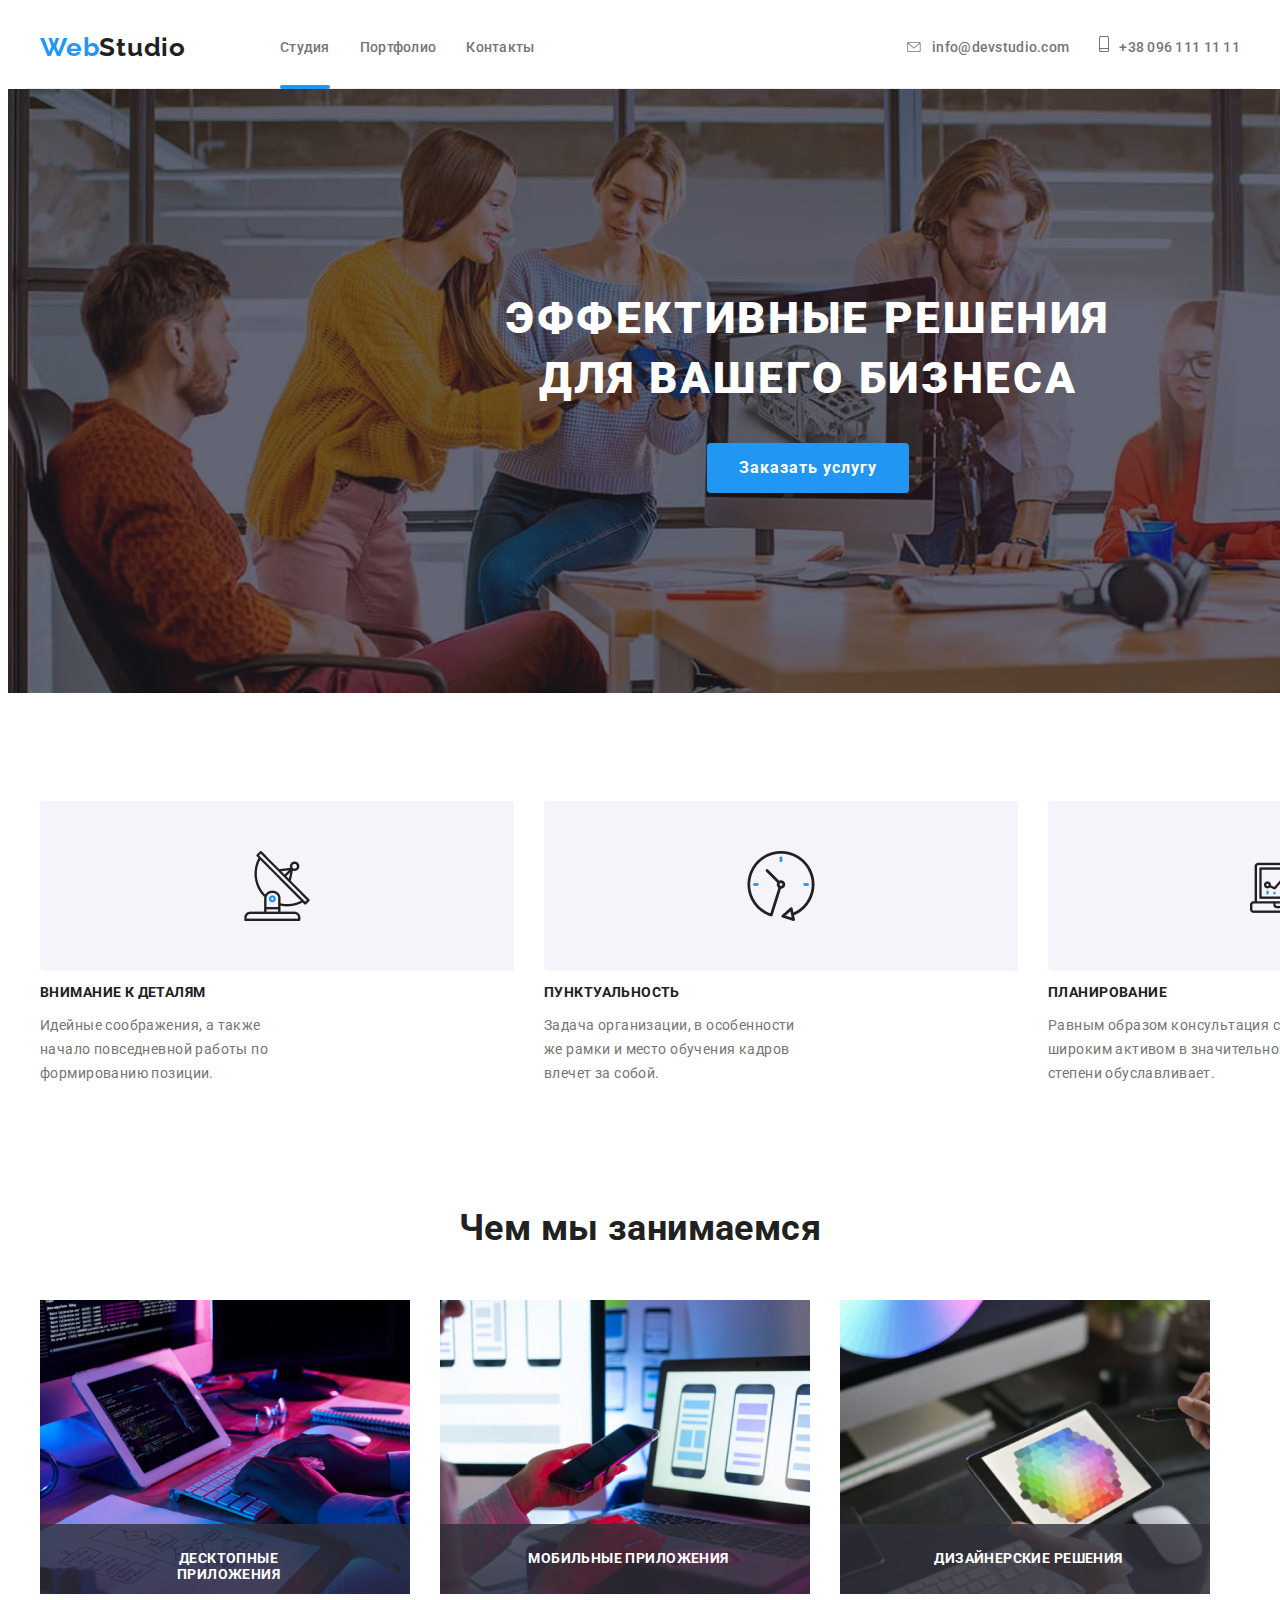
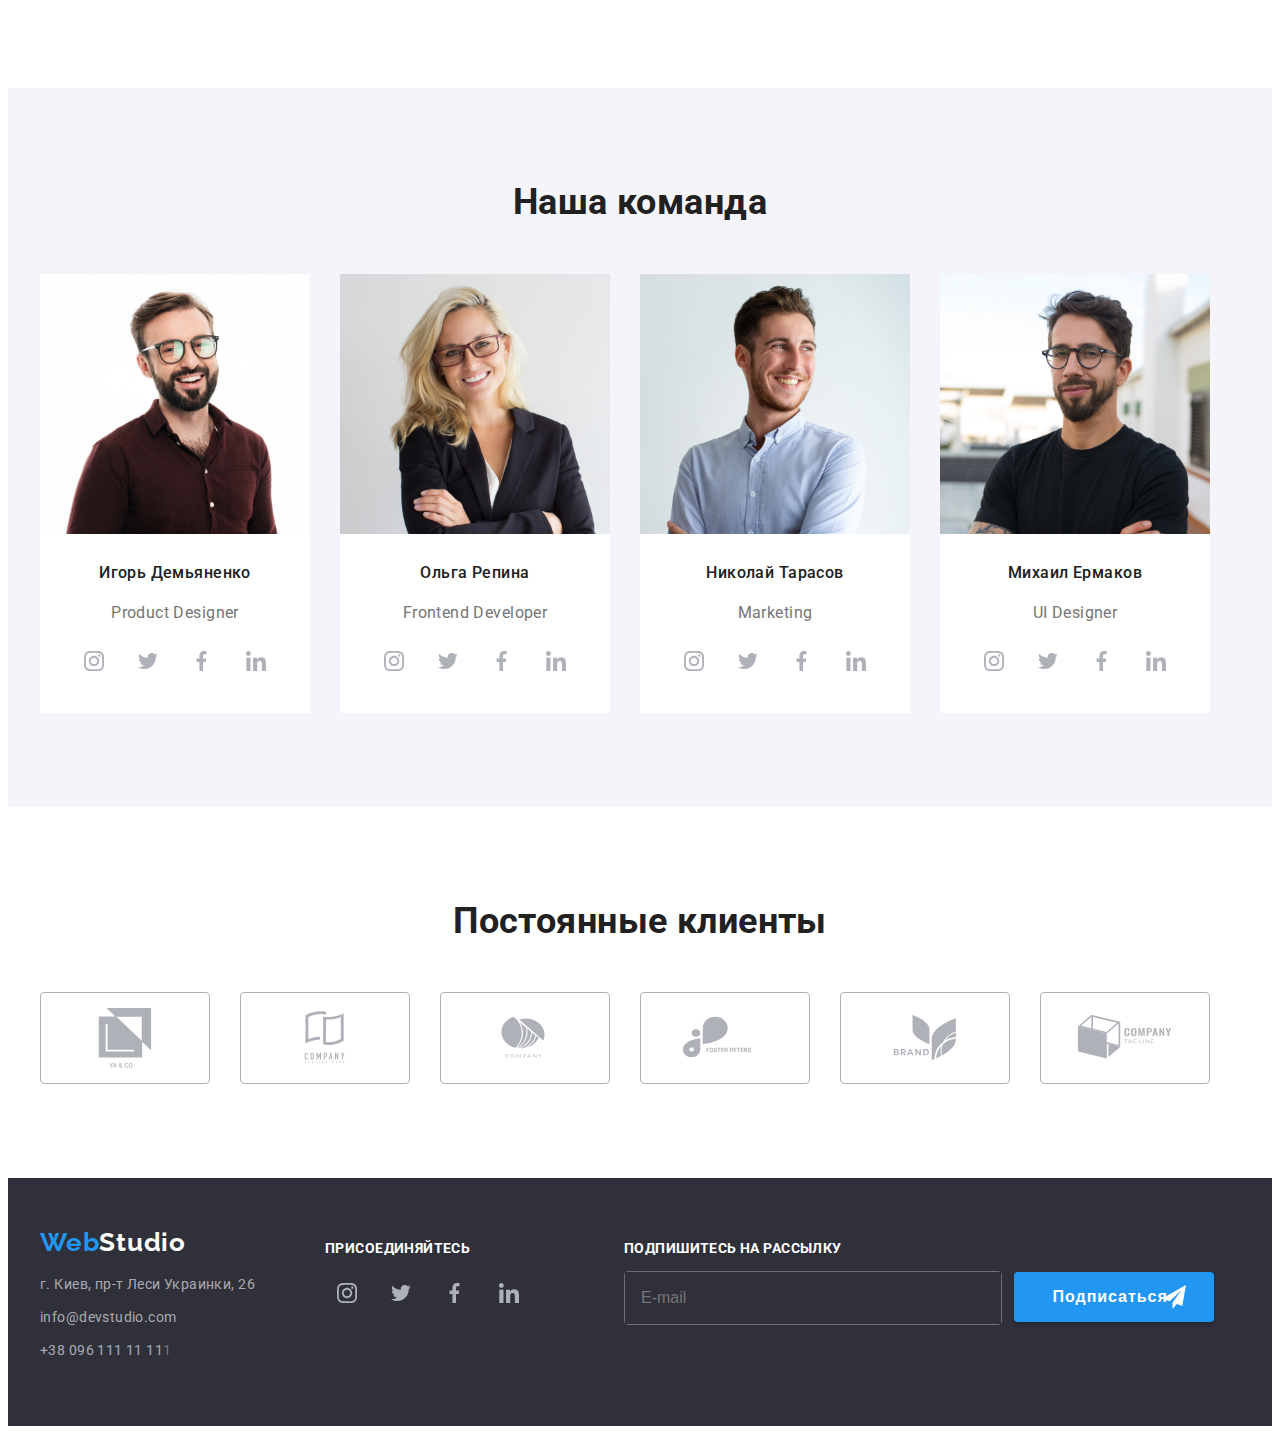
==== index.html @ 4fcf1cd4 "8 дз в процесе" ====
<!DOCTYPE html>
<html lang="ru">
<head>
    <meta charset="UTF-8">
    <meta http-equiv="X-UA-Compatible" content="IE=edge">
    <meta name="viewport" content="width=device-width, initial-scale=1.0">
    <title>WebStudio</title><link href="https://fonts.googleapis.com/css2?family=Raleway:wght@700&family=Roboto:wght@400;500;700;900&display=swap"
        rel="stylesheet">
        <link rel="stylesheet" href="https://cdnjs.cloudflare.com/ajax/libs/modern-normalize/1.1.0/modern-normalize.min.css"
            integrity="sha512-wpPYUAdjBVSE4KJnH1VR1HeZfpl1ub8YT/NKx4PuQ5NmX2tKuGu6U/JRp5y+Y8XG2tV+wKQpNHVUX03MfMFn9Q=="
            crossorigin="anonymous" referrerpolicy="no-referrer" />
        <link rel="stylesheet" href="./css/main.min.css">
</head>
<body>
    <!--WebStudio-->
    <header class="header">
        <div class="conteiner-main-nav">
        <nav class="navigation">
        
        <a class="logo logo--invers link" href="./index.html"><span class="accent">Web</span>Studio</a>

        <ul class="menu list">
            
            <li class="menu__item"><a class="menu__link link active current" href="./index.html">Студия</a></li>
            

            <li class="menu__item"><a class="menu__link link active" href="./portfolio.html">Портфолио</a></li>


            <li class="menu__item"><a class="menu__link link" href="./index.html">Контакты</a></li>


        </ul>
        </nav>
        <ul class="menu list ">
         
        <li class="menu__item">
            <a class="menu__link link" href="mailto:info@devstudio.com"><svg width="16" height="10" class="icon-envelope">
            <use href="./images/icons.svg#icon-envelope"></use>
        </svg>info@devstudio.com</a></li>

        <li class="menu__item">
            <a class="menu__link link" href="tel:+380961111111"><svg width="10" height="16" class="icon-smartphone">
            <use href="./images/icons.svg#icon-smartphone"></use>
        </svg>+38 096 111 11 11</a></li>
        
        </ul>
    </div>
    </header>
    
    <main>
        <!--Heading-->
        <section class="hero">
            <div class="conteiner">
            <h1 class="hero-title">Эффективные решения для вашего бизнеса</h1>
            <div class="btn">
              
                <button data-modal-open class="button" type="button">Заказать услугу</button>
                
        </div>
            </div>
            
        
        </section>
        <!--Work-->
        <section class="work section">
            <div class="conteiner">
            <h2 class="visually-hidden">Преимущество</h2>
            
            <ul class="work-list list">

                <li class="work-item icon-antenna">
                    <h3 class="work-subtitle">Внимание к деталям</h3>
                    <p class="work-deskription">Идейные соображения, а также начало повседневной работы по формированию позиции.</p>
                </li>
                <li class="work-item icon-clock">
                    <h3 class="work-subtitle">Пунктуальность</h3>
                    <p class="work-deskription">Задача организации, в особенности же рамки и место обучения кадров влечет за собой.</p>
                </li>
                <li class="work-item icon-diagram">
                    <h3 class="work-subtitle">Планирование</h3>
                    <p class="work-deskription">Равным образом консультация с широким активом в значительной степени обуславливает.</p>
                </li>
                <li class="work-item icon-astronaut">
                    <h3 class="work-subtitle">Современные технологии</h3>
                    <p class="work-deskription">Значимость этих проблем настолько очевидна, что реализация плановых заданий.</p>
                </li>

                </ul>
                </div>
                </section>
            <section class="about">
               <div class="conteiner">
                <h2 class="section-about-title">Чем мы занимаемся</h2>
                <ul class="about-list list">
                  
                 
                <li class="about-item"><img src="./images/studio/img.jpg" alt="Програмное обепечение" width="370" />
                 <div class="item-desk"><h2 class="item-sub">ДЕСКТОПНЫЕ ПРИЛОЖЕНИЯ</h2></div>
                  
                <li class="about-item"><img src="./images/studio/img-2.jpg" alt="Мобильные решения" width="370" />
                  <div class="item-desk"><h2 class="item-sub">МОБИЛЬНЫЕ ПРИЛОЖЕНИЯ</h2></div>
                  
                <li class="about-item"><img src="./images/studio/img-3.jpg" alt="Дизайнерские решения" width="370" />
                   <div class="item-desk"><h2 class="item-sub">ДИЗАЙНЕРСКИЕ РЕШЕНИЯ</h2></div>

            </ul>
        </div>
        </section>
        <!--Our_Team-->
        <section class="team-section">
            <div class="conteiner">
            <h2 class="section-title">Наша команда</h2>
            <ul class="team-list list">

                    <li class="team-item"><img src="./images/studio/img-4.jpg" alt="Первый член команды" width="270" />
                    <h3 class="team-top-title">Игорь Демьяненко</h3>
                    <p class="team-desc">Product Designer</p>

                    <ul class="list-link">
                        <li class="item-social"><a class="link-social" href=""><svg width="20" height="20" class="icon-instagram">
                                <use href="./images/icons.svg#icon-instagram"></use>
                            </svg>
                        </a></li>
                        <li class="item-social"><a class="link-social" href=""><svg width="20" height="20" class="icon-twitter">
                                    <use href="./images/icons.svg#icon-twitter"></use>
                                </svg>
                            </a></li>
                        <li class="item-social"><a class="link-social" href=""><svg width="20" height="20" class="icon-facebook">
                                <use href="./images/icons.svg#icon-facebook"></use>
                            </svg>
                        </a></li>
                        <li class="item-social"><a class="link-social" href=""><svg width="20" height="20" class="icon-linkedin">
                                <use href="./images/icons.svg#icon-linkedin"></use>
                            </svg>
                        </a></li>
                    </ul>
                </li>

                <li class="team-item"><img src="./images/studio/img-5.jpg" alt="Второй член команды" width="270" />
                    <h3 class="team-top-title">Ольга Репина</h3>
                    <p class="team-desc">Frontend Developer</p>
                    <ul class="list-link">
                        <li class="item-social"><a class="link-social" href=""><svg width="20" height="20" class="icon-instagram">
                                    <use href="./images/icons.svg#icon-instagram"></use>
                                </svg>
                            </a></li>
                        <li class="item-social"><a class="link-social" href=""><svg width="20" height="20" class="icon-twitter">
                                    <use href="./images/icons.svg#icon-twitter"></use>
                                </svg>
                            </a></li>
                        <li class="item-social"><a class="link-social" href=""><svg width="20" height="20" class="icon-facebook">
                                    <use href="./images/icons.svg#icon-facebook"></use>
                                </svg>
                            </a></li>
                        <li class="item-social"><a class="link-social" href=""><svg width="20" height="20" class="icon-linkedin">
                                    <use href="./images/icons.svg#icon-linkedin"></use>
                                </svg>
                            </a></li>
                    </ul>

                </li>

                <li class="team-item"><img src="./images/studio/img-6.jpg" alt="Третий член команды" width="270" />
                    <h3 class="team-top-title">Николай Тарасов</h3>
                    <p class="team-desc">Marketing</p>
                    <ul class="list-link">
                        <li class="item-social"><a class="link-social" href=""><svg width="20" height="20" class="icon-instagram">
                                    <use href="./images/icons.svg#icon-instagram"></use>
                                </svg>
                            </a></li>
                        <li class="item-social"><a class="link-social" href=""><svg width="20" height="20" class="icon-twitter">
                                    <use href="./images/icons.svg#icon-twitter"></use>
                                </svg>
                            </a></li>
                        <li class="item-social"><a class="link-social" href=""><svg width="20" height="20" class="icon-facebook">
                                    <use href="./images/icons.svg#icon-facebook"></use>
                                </svg>
                            </a></li>
                        <li class="item-social"><a class="link-social" href=""><svg width="20" height="20" class="icon-linkedin">
                                    <use href="./images/icons.svg#icon-linkedin"></use>
                                </svg>
                            </a></li>
                    </ul>
                </li>

                <li class="team-item"><img src="./images/studio/img-7.jpg" alt="Четверный член команды" width="270" />
                    <h3 class="team-top-title">Михаил Ермаков</h3>
                    <p class="team-desc">UI Designer</p>
                    <ul class="list-link">
                        <li class="item-social"><a class="link-social" href=""><svg width="20" height="20" class="icon-instagram">
                                    <use href="./images/icons.svg#icon-instagram"></use>
                                </svg>
                            </a></li>
                        <li class="item-social"><a class="link-social" href=""><svg width="20" height="20" class="icon-twitter">
                                    <use href="./images/icons.svg#icon-twitter"></use>
                                </svg>
                            </a></li>
                        <li class="item-social"><a class="link-social" href=""><svg width="20" height="20" class="icon-facebook">
                                    <use href="./images/icons.svg#icon-facebook"></use>
                                </svg>
                            </a></li>
                        <li class="item-social"><a class="link-social" href=""><svg width="20" height="20" class="icon-linkedin">
                                    <use href="./images/icons.svg#icon-linkedin"></use>
                                </svg>
                            </a></li>
                    </ul>
                </li>
            </ul>
            </div>
        </section>
        <section class="conteiner">
          <h2 class="section-title">Постоянные клиенты</h2>
          <ul class="company-link">
              <li class="link-item"><a class="link-icon" href=""><svg class="icon-yasco"><use href="./images/icons.svg#icon-yasco"></use></svg></a></li>
              <li class="link-item"><a class="link-icon" href=""><svg class="icon-company"><use href="./images/icons.svg#icon-company"></use></svg></a></li>
              <li class="link-item"><a class="link-icon" href=""><svg class="icon-company-2"><use href="./images/icons.svg#icon-company-2"></use></svg></a></li>
              <li class="link-item"><a class="link-icon" href=""><svg class="icon-foster"><use href="./images/icons.svg#icon-foster"></use></svg></a></li>
              <li class="link-item"><a class="link-icon" href=""><svg class="icon-brand"><use href="./images/icons.svg#icon-brand"></use></svg></a></li>
              <li class="link-item"><a class="link-icon" href=""><svg class="icon-link"><use href="./images/icons.svg#icon-tagline"></use></svg></a></li>
          </ul>


        </section>
    </main>
    <!--Coll-->
    <footer class="footer">
        <div class="conteiner-footer">
            <div class="conteiner-logo-address">
        <a class="logo logo--invers link" href="./index.html"><span class="accent">Web</span>Studio</a>

        <address class="address">
            <ul class="address__list list">
            <li class="address__item"><a class="address__link link" href="./index.html">г. Киев, пр-т Леси Украинки, 26</a></li>
            <li class="address__item"><a class="address__link link" href="mailto:info@devstudio.com">info@devstudio.com</a></li>
            <li class="address__item"><a class="address__link link" href="tel:+380961111111">+38 096 111 11 11</a>1</li>
            </ul>
            </div>
            <div class="join">
                
                <h3 class="join__comein">присоединяйтесь</h3>

            <ul class="media">
                <li class="media__item"><a class="media__link" href=""><svg width="20" height="20" class="icon-instagram">
                            <use href="./images/icons.svg#icon-instagram"></use>
                        </svg>
                    </a></li>
                <li class="media__item"><a class="media__link" href=""><svg width="20" height="20" class="icon-twitter">
                            <use href="./images/icons.svg#icon-twitter"></use>
                        </svg>
                    </a></li>
                <li class="media__item"><a class="media__link" href=""><svg width="20" height="20" class="icon-facebook">
                            <use href="./images/icons.svg#icon-facebook"></use>
                        </svg>
                    </a></li>
                <li class="media__item"><a class="media__link" href=""><svg width="20" height="20" class="icon-linkedin">
                            <use href="./images/icons.svg#icon-linkedin"></use>
                        </svg>
                    </a></li>
            </ul>
            </div>

         <div>

          <div class="email">
              <h3 class="email__come">Подпишитесь на рассылку</h3>
              <div class="box">
                  <input type="text" name="" class="box__email" placeholder="E-mail">
              
            </div>

          </div>


         </div>
        <div>
            <button class="email__btn" type="button">
                <h3 class="follow">Подписаться</h3><svg width="24" heigh="24" class="icon-icon-send" ><use href="./images/ico/fly.svg#icon-icon-send"></use></svg>
            </button>
        </div>


    </address>
    </div>
    </footer>

    <div class="bascdrop is-hidden" data-modal>

        <div class="modal">
            

        <form class="form js-speeker-form">

        
          <p class="modal-title">Оставьте свои данные, мы вам перезвоним</p>
     

        <label for="name" class="modal-label">Имя</label>
            <div class="modal-field-wrap">
              
        <input type="text" name="name" id="name" class="modal-input">
        <svg class="modal-icon">
            <use href="./images/icons.svg#icon-person"></use>
        </svg>
        </div>

         <label for="tel" class="modal-label">Телефон</label>
        <div class="modal-field-wrap">
            
        <input type="text" name="tel" id="tel" class="modal-input"> 
        <svg class="modal-icon">
            <use href="./images/icons.svg#icon-phone"></use>
        </svg>
            </div>
        
        <label for="mail" class="modal-label">Почта</label>
        <div class="modal-field-wrap">
           
        <input type="email" name="mail" id="mail" class="modal-input">
        <svg class="modal-icon">
            <use href="./images/icons.svg#icon-email">
            </use>
        </svg>
            </div>
        <div class="modal-field">
        <label for="coment">Комментарий</label>
        <textarea class="modal-text" name="coment" id="coment" placeholder="Введите текст"></textarea>
        </div>

         <div class="modal-policy">
        <input type="checkbox" name="policy" id="policy" value="policy" class="modal-check visually-hidden">
        <label class="check-text" for="policy">Соглашаюсь с рассылкой и принимаю<a class="span" href="">Условия договора</a></label>
        </div>

    <button class="btn-submit" type="submit"><h3 class="btn-click">Отправить</h3></button>
</form>

    <button class="icon-btn" data-modal-close><svg class="icon-vector">
        <use href="./images/icons.svg#icon-vector"></use>
    </svg></button>
    </div>
    </div>
<script src="./js/model.js"></script>
</body>

</html>
---- css/main.min.css ----
:root{--primary-text-color: #757575;--secondary-text-color: #212121;--primary-white-color: #ffffff;--accent-color: #2196f3}body{font-family:Roboto, sans-serif;font-size:14px;color:var(--primary-text-color);letter-spacing:0.03em;line-height:1.71;background-color:var(--primary-white-color)}.section{padding-top:94px;padding-bottom:94px}.link{text-decoration:none}.list{list-style:none;padding:0}.list-link{list-style:none;padding:0 32px;margin-bottom:30px;display:flex}.conteiner{width:1200px;padding-left:15px;padding-right:15px;margin:0 auto}.conteiner-main-nav{display:flex;width:1200px;padding-left:15px;padding-right:15px;padding-top:24px;padding-bottom:25px;border-bottom:1px solid #ECECEC;margin:0 auto;justify-content:space-between}.conteiner-footer{display:flex;width:1200px;padding-left:15px;padding-right:15px;margin:0 auto}.header{position:relative}.accent{color:var(--accent-color)}.menu{display:flex;margin:0px;padding-left:94px;align-items:center}.menu__item{margin-right:30px}.menu__link{position:relative;margin-bottom:100px;color:var(--primary-text-color)}.menu .menu__item:last-child{margin-right:0px}.navigation{display:flex}.active::after{content:"";display:block;position:absolute;margin-right:50px;width:100%;height:4px;left:0;bottom:0;top:46px;background:#2196F3;border-radius:2px;opacity:0;transition:opacity 250ms cubic-bezier(0.4, 0, 0.2, 1)}.menu__link:hover,.current::after{opacity:1}.menu__link::after{background-image:url(../images/fjdsl/hover.svg)}address{font-style:normal}.menu__link:hover,.menu__link:focus,.menu__link:hover,.menu__link:focus,.current{color:var(--accent-color)}.menu__link:active{color:var(--accent-color)}.menu__link{font-weight:500;line-height:1.14;letter-spacing:0.02em;color:#757575}.icon-envelope,.icon-smartphone{margin-right:10px;fill:currentColor}.logo--invers{font-family:'Raleway';font-weight:700;font-size:26px;line-height:1.19;letter-spacing:0.03em;color:var(--secondary-text-color)}.visually-hidden{position:absolute;width:1px;height:1px;margin:-1px;border:0;padding:0;clip:rect(0 0 0 0);overflow:hidden}.hero{background-color:#2F303A;text-align:center;margin:0 auto;min-width:1600px;background-image:linear-gradient(to right, rgba(47,48,58,0.4), rgba(47,48,58,0.4)),url(../images/studio/Img-8.jpg);background-repeat:no-repeat;background-position:center;background-size:cover}.hero-title{text-align:center;margin:0 auto;font-weight:900;font-size:44px;line-height:1.36;padding-top:200px;padding-bottom:34px;width:696px;letter-spacing:0.06em;text-transform:uppercase;color:var(--primary-white-color)}.work-list .work-item:last-child{margin-right:0px}.work-item::before{content:"";display:block;width:270px;height:120px;padding-top:25px;padding-bottom:25px;padding-right:102px;padding-left:102px;background:#F5F4FA;border-radius:4px;background-position:center;background-repeat:no-repeat;margin-right:30px}.icon-antenna::before{background-image:url(../images/studio/antenna-1.png)}.icon-clock::before{background-image:url(../images/studio/clock-2.png)}.icon-diagram::before{background-image:url(../images/studio/diagram-3.png)}.icon-astronaut::before{background-image:url(../images/studio/astronaut-4.png)}.work-list{display:flex;padding-right:40px;width:1170px;padding:0px}.work-subtitle{font-size:14px;line-height:1.14;text-transform:uppercase;color:var(--secondary-text-color)}.work-sub{font-size:18px;line-height:2.0;letter-spacing:0.06em;color:var(--secondary-text-color)}.work-desc{font-size:16px;line-height:1.18;color:var(--primary-text-color)}.work-deskription{width:270px;font-size:14px;color:var(--primary-text-color)}.button{display:inline-block;font-family:inherit;font-weight:700;font-size:16px;line-height:1.87;letter-spacing:0.06em;color:var(--primary-white-color);background-color:var(--accent-color);border:none;padding:10px 32px;border-radius:4px;min-width:130px;text-align:center;cursor:pointer}.btn{padding-bottom:200px}.email__btn{display:flex;align-items:center;justify-content:center;padding-left:16px;margin-top:45px;margin-left:12px;width:200px;height:50px;background:#2196F3;box-shadow:0px 4px 4px rgba(0,0,0,0.15);border-radius:4px;border:none}.btn-submit{margin-left:125px;margin-right:123px;position:absolute;width:200px;height:50px;background:#188CE8;box-shadow:0px 4px 4px rgba(0,0,0,0.15);border-radius:4px;border:none}.btn-click{width:89px;height:30px;display:flex;text-align:center;justify-content:center;align-items:center;margin:0 auto;letter-spacing:0.06em;color:#FFFFFF}.portfolio{padding-top:94px;padding-bottom:94px}.portfolio-button.current{background-color:var(--accent-color);color:var(--primary-white-color)}.portfolio-button:hover,.portfolio-button:focus{color:var(--primary-white-color);background-color:var(--accent-color)}.portfolio-buttons-list{display:flex;flex-wrap:wrap;justify-content:center;padding:0;margin:0px;padding-bottom:30px}.portfolio-buttons-list:last-child{margin-right:0px}.portfolio-button{font-family:inherit;font-weight:500;font-size:16px;line-height:1.62;margin-right:8px;padding-top:6px;padding-bottom:6px;padding-right:22px;padding-left:22px;text-align:center;color:var(--secondary-text-color);border:none;border-radius:4px;cursor:pointer}.portfolio-button:hover{box-shadow:0px 3px 1px rgba(0,0,0,0.1),0px 1px 2px rgba(0,0,0,0.08),0px 2px 2px rgba(0,0,0,0.12);transition:transform 250ms cubic-bezier(0.4, 0, 0.2, 1)}.about{margin-top:0px;margin-bottom:0px;padding-bottom:94px}.about-list{display:flex;padding:0px;margin:0px}.about-item{position:relative;margin-right:30px;width:370px;height:294px}.about-item:last-child{margin:0}.item-desk{position:absolute;bottom:0;width:370px;height:70px;background:rgba(47,48,58,0.8)}.item-sub{text-align:center;text-decoration:uppercase;font-weight:700;font-size:14px;line-height:1.14;margin:0;width:205px;height:16px;margin-top:27px;margin-bottom:27px;margin-right:85px;margin-left:86px;color:#FFFFFF}.section-title{font-weight:700;font-size:36px;line-height:1.16;margin:0px;padding-bottom:50px;padding-top:94px;text-align:center;color:var(--secondary-text-color)}.section-about-title{font-weight:700;font-size:36px;line-height:1.16;text-align:center;color:var(--secondary-text-color);margin-top:0px;margin-bottom:0px;padding-bottom:50px}.team{background-color:#F5F4FA}.team-section{background:#F5F4FA;padding-bottom:94px}.team-list{display:flex;width:270px;padding:0px;margin:0px;text-align:center}.team-item{margin-right:30px;background-color:#fff}.team-list .team-item:last-child{margin-right:0px;margin-left:0px}.team-top-title{font-weight:500;font-size:16px;line-height:1.88;color:var(--secondary-text-color)}.team-desc{font-size:16px;line-height:1.18;color:var(--primary-text-color)}.link-item{display:inline-block;box-sizing:border-box;display:flex;width:170px;height:92px;border:1px solid #AFB1B8;border-radius:4px;margin-right:30px;justify-content:center;align-items:center}.link-item:hover{border:1px solid #2196F3}.link-item:last-child{margin-right:0px}.company-link{list-style:none;padding:0 32px;margin-bottom:30px;display:flex;margin:0px;padding:0px;padding-bottom:94px}.link-icon{width:106px;height:60px;display:flex;fill:#AFB1B8;justify-content:center}.link-icon:hover{fill:var(--accent-color)}.item-social:not(:last-child){margin-right:10px}.link-social{display:flex;align-items:center;justify-content:center;width:44px;height:44px;color:#AFB1B8}.link-social:hover{background-color:var(--accent-color);border-radius:50%;color:var(--primary-white-color)}.footer{background-color:#2F303A;padding-top:49px;padding-bottom:49px}.footer .logo,.aaddress__link{color:var(--primary-white-color)}.address__list{padding:0px}.address__item{padding-bottom:9px}.address__list .address__item:last-child{padding-bottom:0px}.address__link{color:rgba(255,255,255,0.6)}.join{margin-left:70px}.join__comein{font-family:'Roboto';font-style:normal;font-weight:700;font-size:14px;line-height:1.14;text-transform:uppercase;color:#FFFFFF}.media{list-style:none;margin-bottom:30px;display:flex;padding:0}.media__item:not(:last-child){margin-right:10px}.media__link{display:flex;align-items:center;justify-content:center;width:44px;height:44px;color:#AFB1B8}.media__link:hover{background-color:var(--accent-color);border-radius:50%;color:var(--primary-white-color)}.email__come{font-family:'Roboto';font-style:normal;font-weight:700;font-size:14px;line-height:1.14;text-transform:uppercase;color:#FFFFFF;margin-left:93px}.follow{width:109px;height:30px;font-weight:700;font-size:16px;line-height:30px;letter-spacing:0.06em;color:#FFFFFF}.box{margin-left:93px;border-radius:4px;border:1px solid rgba(255,255,255,0.3)}.box__email{padding-left:16px;font-weight:400;font-size:16px;line-height:20px;width:358px;height:50px;background:#2F303A;color:rgba(255,255,255,0.6);border:none}.icon-icon-send{width:24px;height:24px}.icon-instagram,.icon-twitter,.icon-facebook,.icon-linkedin{fill:currentColor}.flex-list{display:flex;flex-wrap:wrap;justify-content:space-between;padding:0px;margin:0px}.flex-frame{padding:0px;margin:0px;border:1px solid #EEEEEE}.flex-sub{font-size:18px;line-height:2.0;letter-spacing:0.06em;padding-left:24px;color:var(--secondary-text-color)}.flex-desc{font-size:16px;line-height:1.18;padding-left:24px;color:var(--primary-text-color)}.flex-item{display:inline-block;flex-wrap:wrap;width:370px;height:404px;margin-bottom:30px}.flex-item:hover{box-shadow:0px 1px 1px rgba(0,0,0,0.12),0px 4px 4px rgba(0,0,0,0.06),1px 4px 6px rgba(0,0,0,0.16);transition:transform 250ms cubic-bezier(0.4, 0, 0.2, 1)}.flex-item:nth-child(3n){margin-right:0px}.flex-item:hover .flex-top-text{transform:translateY(0)}.flex-top-wrap{position:relative;overflow:hidden}.flex-top-text{position:absolute;width:100%;font-size:18px;top:0;color:#fff;line-height:1.5;padding-top:63px;padding-right:44px;padding-bottom:63px;padding-left:44px;background:rgba(33,150,243,0.9);height:100%;margin:0;transform:translateY(100%);transition:transform 250ms cubic-bezier(0.4, 0, 0.2, 1)}.bascdrop{position:fixed;top:0px;left:0px;width:100%;height:100%;background-color:rgba(35,34,32,0.445)}.bascdrop.is-hidden{opacity:0;pointer-events:none;transition:opacity 250ms cubic-bezier(0.4, 0, 0.2, 1)}.modal{position:fixed;top:50%;left:50%;transform:translate(-50%, -50%);min-width:528px;height:581px;width:528px;padding:40px;background-color:#fff;opacity:1}.modal-title{margin-top:0;margin-bottom:12px;font-family:'Roboto';font-weight:700;font-size:20px;line-height:23px;text-align:center;color:#212121}.modal-icon{position:absolute;width:18px;height:18px;left:12px;top:50%;transform:translateY(-50%)}.modal-input{width:100%;height:40px;border:1px solid rgba(33,33,33,0.2);border-radius:4px;padding-left:42px;outline:none}.modal-input:focus{border:1px solid #2196F3}.modal-input:focus+.modal-icon{fill:#2196f3}.modal-label{color:#757575;font-size:12px}.modal-field{margin-top:10px;width:448px;height:142px}.modal-text{width:448px;height:120px;border:1px solid rgba(33,33,33,0.2);border-radius:4px;resize:none;padding-left:16px;padding-right:16px;padding-top:12px;padding-bottom:12px;outline:none}.modal-text:focus{border:1px solid #2196F3}.check-text{display:flex;align-items:center}.check-text::before{content:"";width:16px;height:15px;border:2px solid #303030;border-radius:3px;margin-right:7px}.modal-check:checked+.check-text::before{background-color:#2196F3;border:none;background-image:url(../images/ico/slack.svg);background-position:center;background-repeat:no-repeat}.span{margin-left:6px;color:#2196F3}.icon{position:absolute;top:111px;left:56px;bottom:462px;display:inline-block;width:12px;height:12px}.icon-phone{position:absolute;left:56px;top:179px;bottom:394px;width:13px;height:13px}.icon-email{position:absolute;width:15px;height:12px;top:247px;bottom:326px;left:54px}.icon-btn{position:absolute;top:17px;right:17px;width:30px;height:30px;border-radius:50%;border:1px solid rgba(0,0,0,0.1);background-color:transparent;display:flex;justify-content:center;align-items:center}.icon-btn:hover{fill:#2196F3;cursor:pointer}.icon-vector{width:11px;height:11px}.modal-check{width:400px;height:24px;font-family:'Roboto';font-weight:400;font-size:14px;line-height:24px;color:#757575}.modal-policy{margin-top:20px;margin-bottom:20px}.modal-field-wrap{position:relative}
/*# sourceMappingURL=main.min.css.map */
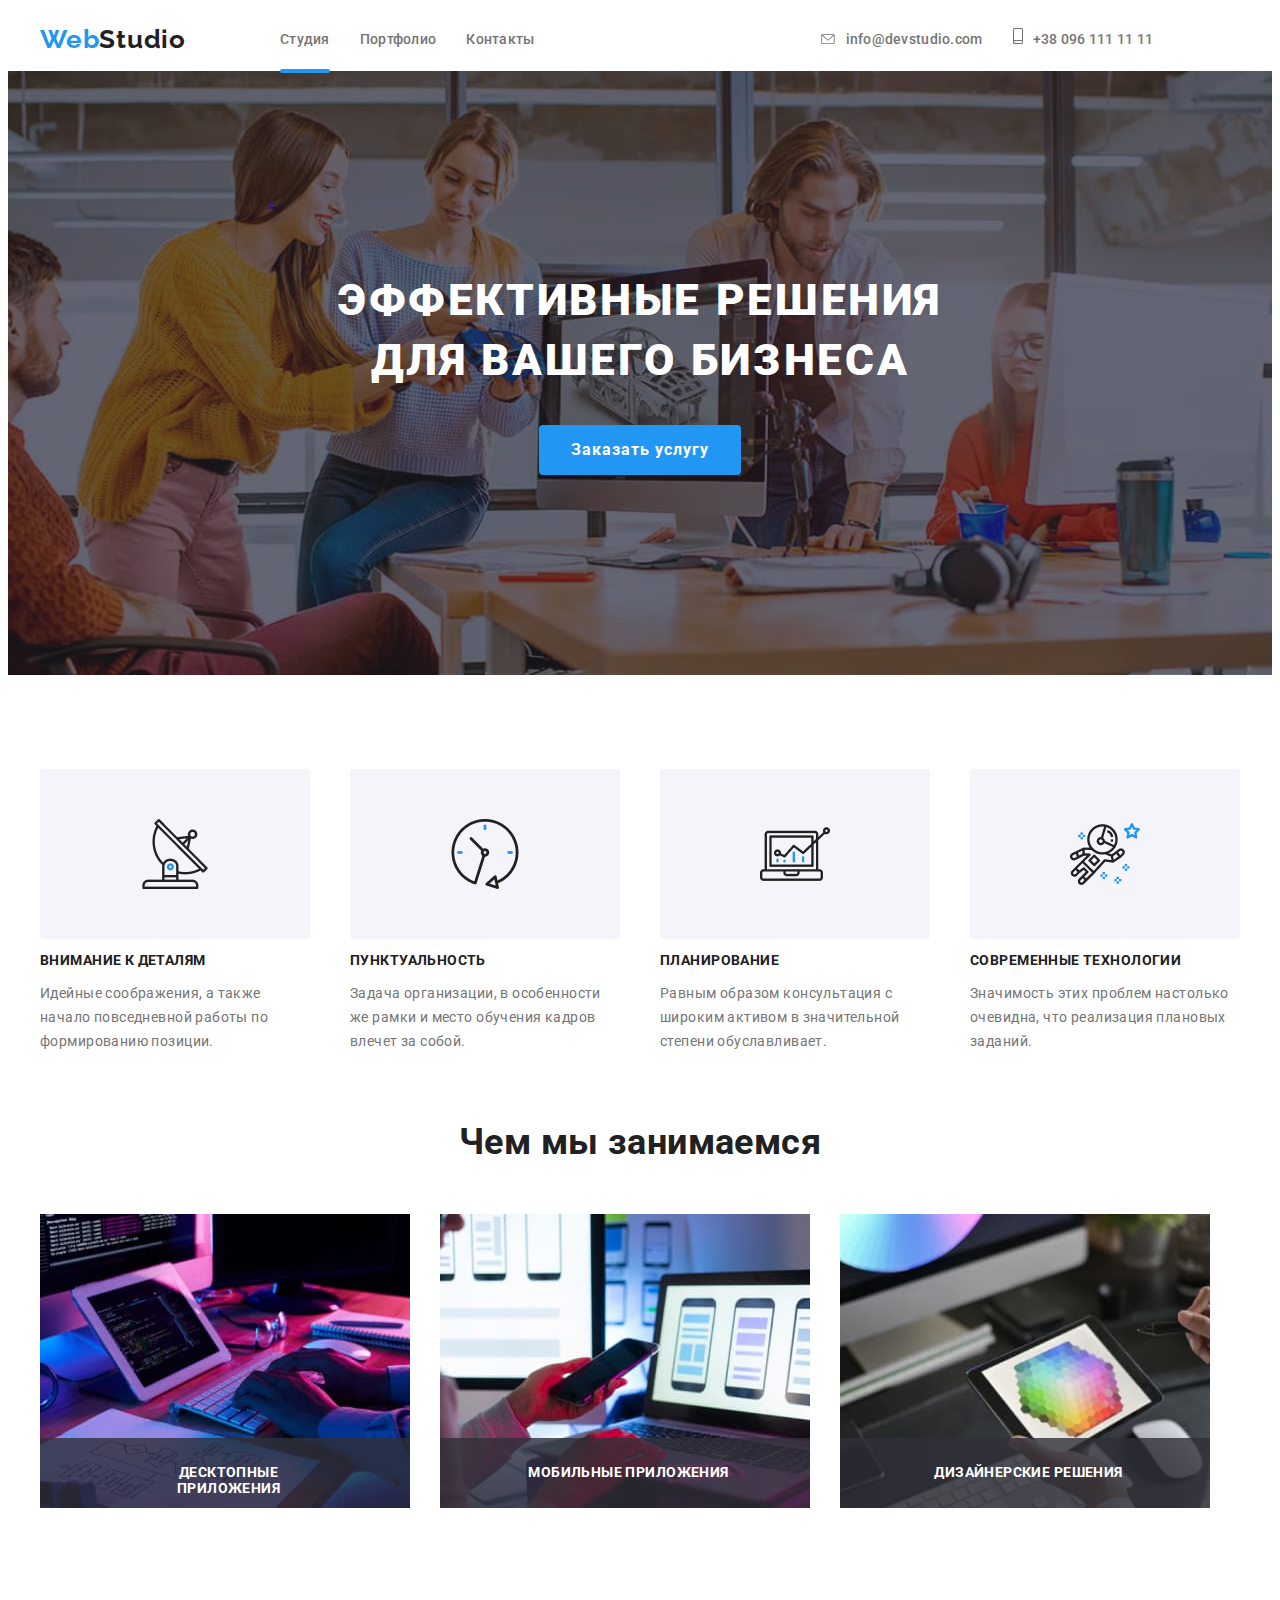
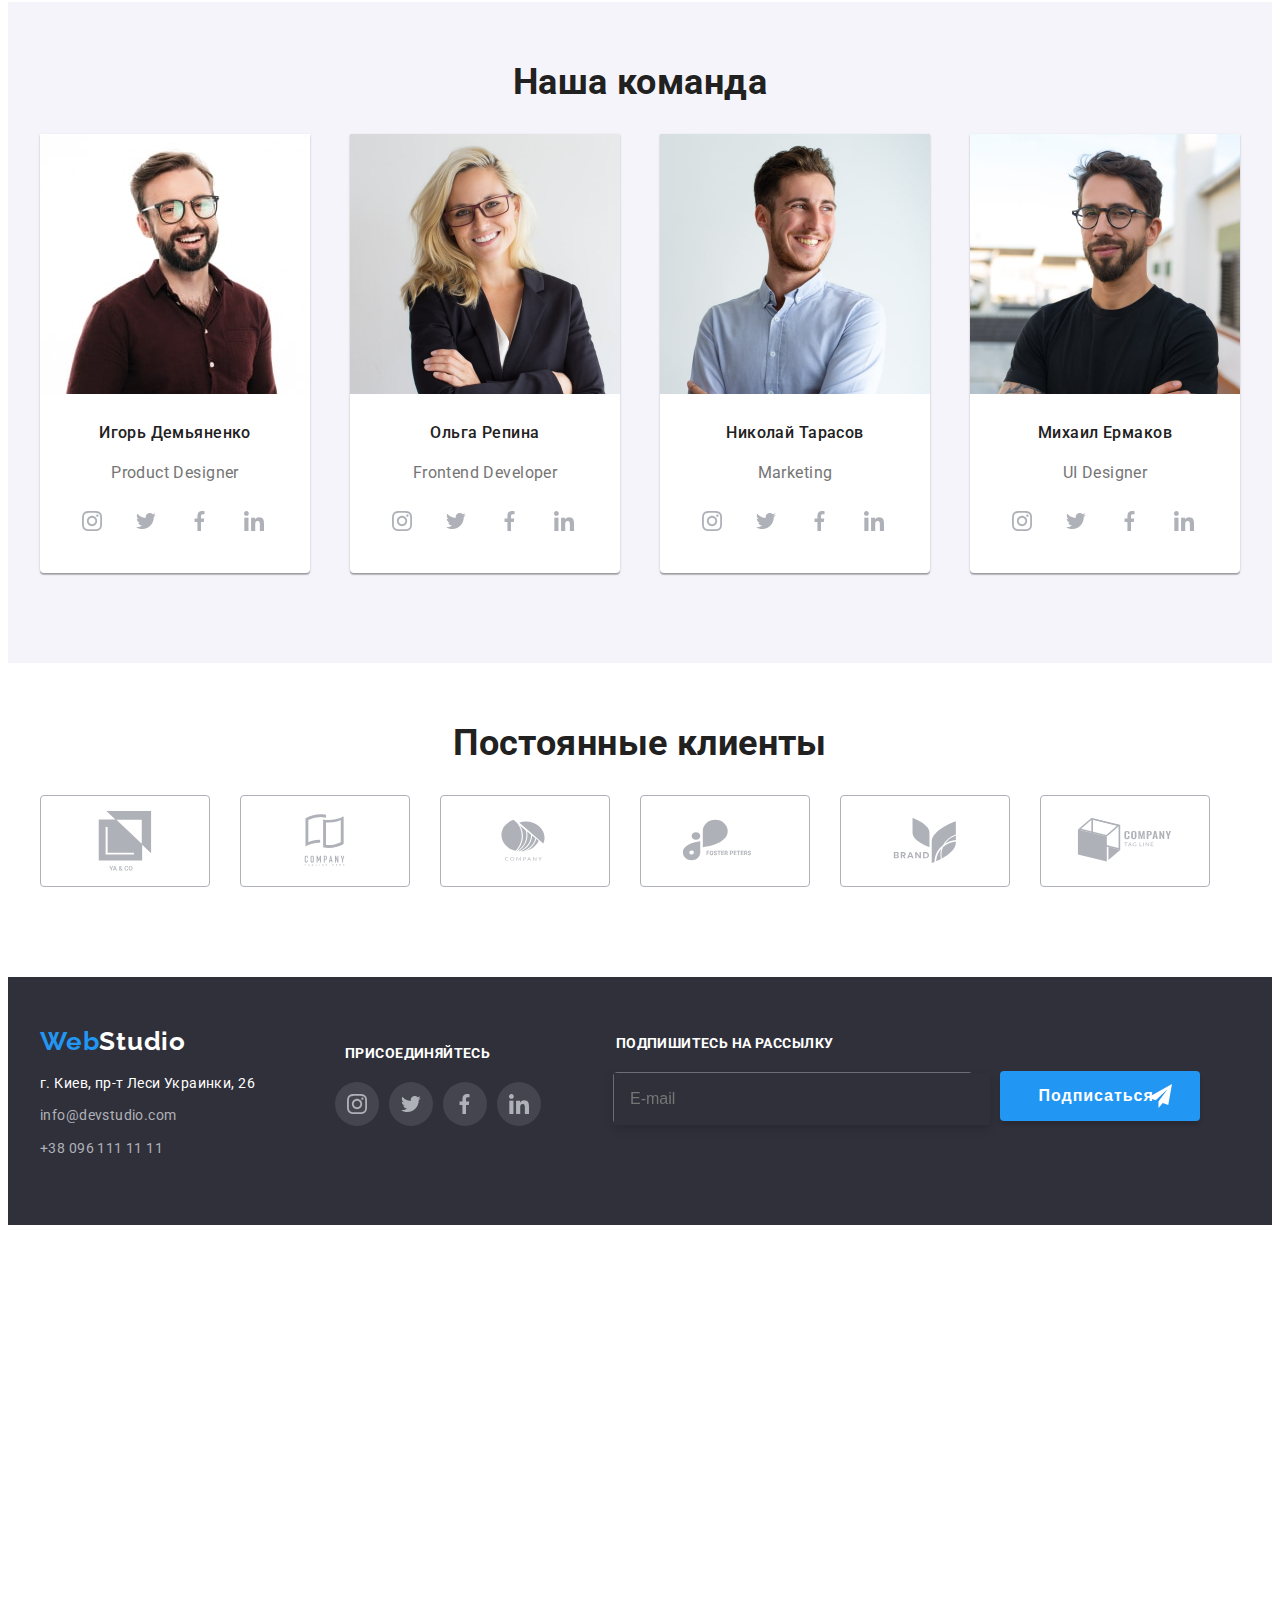
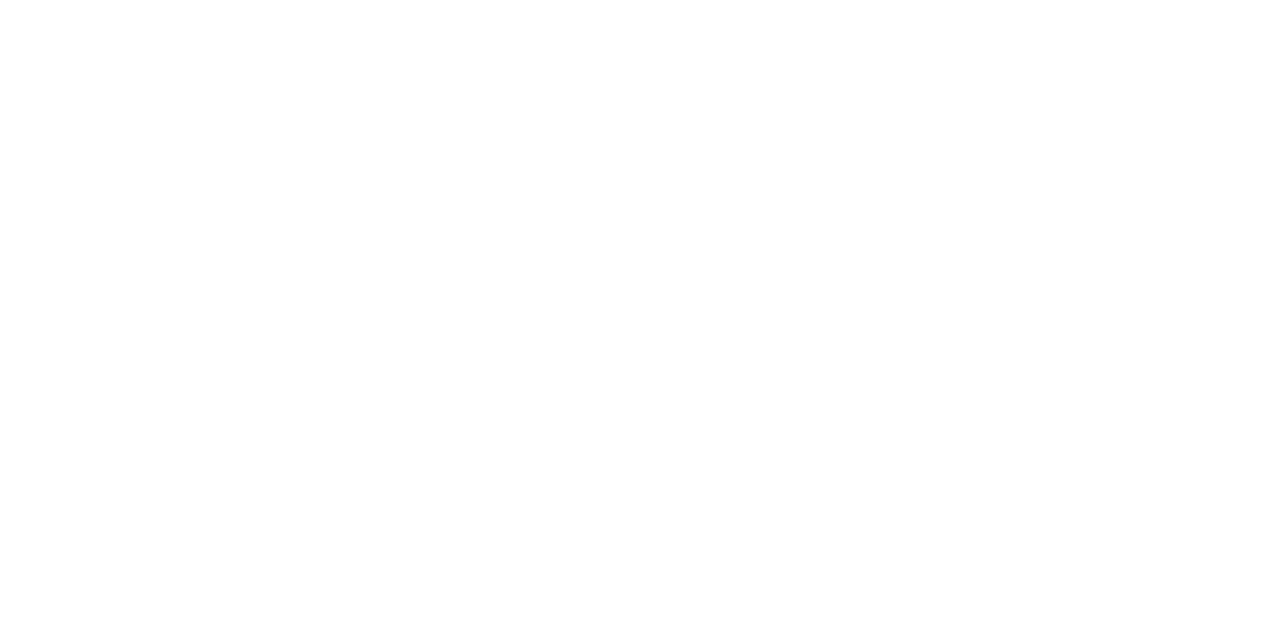
==== commit c23309d9: "1" ====
--- a/index.html
+++ b/index.html
@@ -14,7 +14,7 @@
 <body>
     <!--WebStudio-->
     <header class="header">
-        <div class="conteiner-main-nav">
+        <div class="conteiner">
         <nav class="navigation">
         
         <a class="logo logo--invers link" href="./index.html"><span class="accent">Web</span>Studio</a>
@@ -28,28 +28,71 @@
 
 
             <li class="menu__item"><a class="menu__link link" href="./index.html">Контакты</a></li>
-
-
         </ul>
+
+
+        <button type="button" class="menu-button is-open" aria-controls="menu-conteiner" data-menu-button>
+            <svg width="40" height="40" aria-label="переключатель мобильного меню">
+            <use class="icon-cross" href="./images/icons.svg#icon-cross"></use>
+            <use class="icon-menu" href="./images/icons.svg#icon-menu"></use>
+        </svg></button>
+  
+         <div class="menu-conteiner " id="menu-conteiner" data-menu>
+             <div class="navigation">
+                 <ul class="navi list">
+                 <li class="navi__link current">Студия</li>
+                 <li class="navi__link">Портфолио</li>
+                 <li class="navi__link">Контакты</li>
+             </ul></div>
+            <div class="contact">
+                <ul class="cont list">
+                <li class="cont__item"><a class="cont-tel__link link" href="tel:+380961111111">+38 096 111 11 11</a></li>
+                <li class="cont__item"><a class="cont-mail__link link" href="mailto:info@devstudio.com">info@devstudio.com</a></li>
+            </ul>
+        </div>
+            <div class="social">
+                <ul class="social-list list">
+                <li class="social-ico">Instagram</li>
+                <li class="social-ico">Twitter</li>
+                <li class="social-ico">Facebook</li>
+                <li class="social-ico">LinkedIn</li>
+            </ul>
+        </div>
+            
+            
+            
+            </div>
+
+             
+             
+            <div class="contacts">
+                <ul class="contacts-menu list ">
+                
+                    <li class="menu__item">
+                        <a class="menu__link link" href="mailto:info@devstudio.com"><svg width="16" height="10" class="icon-envelope">
+                                <use href="./images/icons.svg#icon-envelope"></use>
+                            </svg>info@devstudio.com</a>
+                    </li>
+                
+                    <li class="menu__item">
+                        <a class="menu__link link" href="tel:+380961111111"><svg width="10" height="16" class="icon-smartphone">
+                                <use href="./images/icons.svg#icon-smartphone"></use>
+                            </svg>+38 096 111 11 11</a>
+                    </li>
+                
+                </ul>
+                </div>
+
+         
+      
         </nav>
-        <ul class="menu list ">
-         
-        <li class="menu__item">
-            <a class="menu__link link" href="mailto:info@devstudio.com"><svg width="16" height="10" class="icon-envelope">
-            <use href="./images/icons.svg#icon-envelope"></use>
-        </svg>info@devstudio.com</a></li>
-
-        <li class="menu__item">
-            <a class="menu__link link" href="tel:+380961111111"><svg width="10" height="16" class="icon-smartphone">
-            <use href="./images/icons.svg#icon-smartphone"></use>
-        </svg>+38 096 111 11 11</a></li>
         
-        </ul>
     </div>
     </header>
     
     <main>
         <!--Heading-->
+
         <section class="hero">
             <div class="conteiner">
             <h1 class="hero-title">Эффективные решения для вашего бизнеса</h1>
@@ -63,7 +106,7 @@
         
         </section>
         <!--Work-->
-        <section class="work section">
+         <section class="work section">
             <div class="conteiner">
             <h2 class="visually-hidden">Преимущество</h2>
             
@@ -95,13 +138,25 @@
                 <ul class="about-list list">
                   
                  
-                <li class="about-item"><img src="./images/studio/img.jpg" alt="Програмное обепечение" width="370" />
+                <li class="about-item"><img src="./img/about/about1.jpg" 
+                    alt="Програмное обепечение"  
+                    srcset="./img/about/about1.jpg 370w,
+                    ./img/about/about1@2x.jpg 740w"
+                    sizes="(min-width:1200px) 370px"/>
                  <div class="item-desk"><h2 class="item-sub">ДЕСКТОПНЫЕ ПРИЛОЖЕНИЯ</h2></div>
                   
-                <li class="about-item"><img src="./images/studio/img-2.jpg" alt="Мобильные решения" width="370" />
+                <li class="about-item"><img src="./img/about/about2.jpg" alt="Мобильные решения" 
+                    srcset="./img/about/about2.jpg 370w,
+                    ./img/about/about2@2x.jpg 740w"
+                    sizes="(min-width:1200px) 370px"/> 
+
                   <div class="item-desk"><h2 class="item-sub">МОБИЛЬНЫЕ ПРИЛОЖЕНИЯ</h2></div>
                   
-                <li class="about-item"><img src="./images/studio/img-3.jpg" alt="Дизайнерские решения" width="370" />
+                <li class="about-item"><img src="./img/about/about3.jpg" alt="Дизайнерские решения" 
+                    srcset="./img/about/about3.jpg 370w,
+                    ./img/about/about3@2x.jpg 740w"
+                    sizes="(min-width:1200px) 370px" />
+
                    <div class="item-desk"><h2 class="item-sub">ДИЗАЙНЕРСКИЕ РЕШЕНИЯ</h2></div>
 
             </ul>
@@ -113,7 +168,15 @@
             <h2 class="section-title">Наша команда</h2>
             <ul class="team-list list">
 
-                    <li class="team-item"><img src="./images/studio/img-4.jpg" alt="Первый член команды" width="270" />
+                    <li class="team-item"><img src="./img/team/team1-270.jpg"
+                         alt="Первый член команды"  
+                         srcset="./img/team/team1-270.jpg  270w,
+                                ./img/team/team1-270@2x.jpg  540w,
+                                 ./img/team/team1-354.jpg  354w,
+                                ./img/team/team1-354@2x.jpg  708w,
+                                ./img/team/team1-450.jpg  450w,
+                                ./img/team/team1-450@2x.jpg  900w"
+                                sizes="(min-width:1200px) 270px, (min-width:768px) 354px, (min-width:480px) 450px"/>
                     <h3 class="team-top-title">Игорь Демьяненко</h3>
                     <p class="team-desc">Product Designer</p>
 
@@ -137,7 +200,14 @@
                     </ul>
                 </li>
 
-                <li class="team-item"><img src="./images/studio/img-5.jpg" alt="Второй член команды" width="270" />
+                <li class="team-item"><img src="./img/team/team2-270.jpg" alt="Второй член команды" 
+                    srcset="./img/team/team2-270@2x.jpg 270w,
+                                ./img/team/team2-270@2x.jpg  540w,
+                                 ./img/team/team2-354.jpg  354w,
+                                ./img/team/team2-354@2x.jpg  708w,
+                                ./img/team/team2-450.jpg  450w,
+                                ./img/team/team2-450@2x.jpg  900w"
+                                sizes="(min-width:1200px) 270px, (min-width:768px) 354px, (min-width:480px) 450px"/>
                     <h3 class="team-top-title">Ольга Репина</h3>
                     <p class="team-desc">Frontend Developer</p>
                     <ul class="list-link">
@@ -161,7 +231,14 @@
 
                 </li>
 
-                <li class="team-item"><img src="./images/studio/img-6.jpg" alt="Третий член команды" width="270" />
+                <li class="team-item"><img src="./img/team/team3-270.jpg" alt="Третий член команды" 
+                    srcset="./img/team/team3-270@2x.jpg 270w,
+                                ./img/team/team3-270@2x.jpg  540w,
+                                 ./img/team/team3-354.jpg  354w,
+                                ./img/team/team3-354@2x.jpg  708w,
+                                ./img/team/team3-450.jpg  450w,
+                                ./img/team/team3-450@2x.jpg  900w"
+                                sizes="(min-width:1200px) 270px, (min-width:768px) 354px, (min-width:480px) 450px"/>
                     <h3 class="team-top-title">Николай Тарасов</h3>
                     <p class="team-desc">Marketing</p>
                     <ul class="list-link">
@@ -184,7 +261,14 @@
                     </ul>
                 </li>
 
-                <li class="team-item"><img src="./images/studio/img-7.jpg" alt="Четверный член команды" width="270" />
+                <li class="team-item"><img src="./img/team/team4-270.jpg" alt="Четверный член команды"  
+                    srcset="./img/team/team4-270@2x.jpg 270w,
+                                ./img/team/team4-270@2x.jpg  540w,
+                                 ./img/team/team4-354.jpg  354w,
+                                ./img/team/team4-354@2x.jpg  708w,
+                                ./img/team/team4-450.jpg  450w,
+                                ./img/team/team4-450@2x.jpg  900w"
+                                sizes="(min-width:1200px) 270px, (min-width:768px) 354px, (min-width:480px) 450px"/>
                     <h3 class="team-top-title">Михаил Ермаков</h3>
                     <p class="team-desc">UI Designer</p>
                     <ul class="list-link">
@@ -226,14 +310,15 @@
     <!--Coll-->
     <footer class="footer">
         <div class="conteiner-footer">
+            <div class="flex-wraper">
             <div class="conteiner-logo-address">
         <a class="logo logo--invers link" href="./index.html"><span class="accent">Web</span>Studio</a>
 
         <address class="address">
             <ul class="address__list list">
-            <li class="address__item"><a class="address__link link" href="./index.html">г. Киев, пр-т Леси Украинки, 26</a></li>
+            <li class="address__item"><a class="address__offise__link link" href="./index.html">г. Киев, пр-т Леси Украинки, 26</a></li>
             <li class="address__item"><a class="address__link link" href="mailto:info@devstudio.com">info@devstudio.com</a></li>
-            <li class="address__item"><a class="address__link link" href="tel:+380961111111">+38 096 111 11 11</a>1</li>
+            <li class="address__item"><a class="address__link link" href="tel:+380961111111">+38 096 111 11 11</a></li>
             </ul>
             </div>
             <div class="join">
@@ -259,7 +344,7 @@
                     </a></li>
             </ul>
             </div>
-
+    </div>
          <div>
 
           <div class="email">
@@ -341,6 +426,7 @@
     </div>
     </div>
 <script src="./js/model.js"></script>
+<script src="./js/menu.js"></script>
 </body>
 
 </html>
--- a/css/main.min.css
+++ b/css/main.min.css
@@ -1,2 +1,2 @@
-:root{--primary-text-color: #757575;--secondary-text-color: #212121;--primary-white-color: #ffffff;--accent-color: #2196f3}body{font-family:Roboto, sans-serif;font-size:14px;color:var(--primary-text-color);letter-spacing:0.03em;line-height:1.71;background-color:var(--primary-white-color)}.section{padding-top:94px;padding-bottom:94px}.link{text-decoration:none}.list{list-style:none;padding:0}.list-link{list-style:none;padding:0 32px;margin-bottom:30px;display:flex}.conteiner{width:1200px;padding-left:15px;padding-right:15px;margin:0 auto}.conteiner-main-nav{display:flex;width:1200px;padding-left:15px;padding-right:15px;padding-top:24px;padding-bottom:25px;border-bottom:1px solid #ECECEC;margin:0 auto;justify-content:space-between}.conteiner-footer{display:flex;width:1200px;padding-left:15px;padding-right:15px;margin:0 auto}.header{position:relative}.accent{color:var(--accent-color)}.menu{display:flex;margin:0px;padding-left:94px;align-items:center}.menu__item{margin-right:30px}.menu__link{position:relative;margin-bottom:100px;color:var(--primary-text-color)}.menu .menu__item:last-child{margin-right:0px}.navigation{display:flex}.active::after{content:"";display:block;position:absolute;margin-right:50px;width:100%;height:4px;left:0;bottom:0;top:46px;background:#2196F3;border-radius:2px;opacity:0;transition:opacity 250ms cubic-bezier(0.4, 0, 0.2, 1)}.menu__link:hover,.current::after{opacity:1}.menu__link::after{background-image:url(../images/fjdsl/hover.svg)}address{font-style:normal}.menu__link:hover,.menu__link:focus,.menu__link:hover,.menu__link:focus,.current{color:var(--accent-color)}.menu__link:active{color:var(--accent-color)}.menu__link{font-weight:500;line-height:1.14;letter-spacing:0.02em;color:#757575}.icon-envelope,.icon-smartphone{margin-right:10px;fill:currentColor}.logo--invers{font-family:'Raleway';font-weight:700;font-size:26px;line-height:1.19;letter-spacing:0.03em;color:var(--secondary-text-color)}.visually-hidden{position:absolute;width:1px;height:1px;margin:-1px;border:0;padding:0;clip:rect(0 0 0 0);overflow:hidden}.hero{background-color:#2F303A;text-align:center;margin:0 auto;min-width:1600px;background-image:linear-gradient(to right, rgba(47,48,58,0.4), rgba(47,48,58,0.4)),url(../images/studio/Img-8.jpg);background-repeat:no-repeat;background-position:center;background-size:cover}.hero-title{text-align:center;margin:0 auto;font-weight:900;font-size:44px;line-height:1.36;padding-top:200px;padding-bottom:34px;width:696px;letter-spacing:0.06em;text-transform:uppercase;color:var(--primary-white-color)}.work-list .work-item:last-child{margin-right:0px}.work-item::before{content:"";display:block;width:270px;height:120px;padding-top:25px;padding-bottom:25px;padding-right:102px;padding-left:102px;background:#F5F4FA;border-radius:4px;background-position:center;background-repeat:no-repeat;margin-right:30px}.icon-antenna::before{background-image:url(../images/studio/antenna-1.png)}.icon-clock::before{background-image:url(../images/studio/clock-2.png)}.icon-diagram::before{background-image:url(../images/studio/diagram-3.png)}.icon-astronaut::before{background-image:url(../images/studio/astronaut-4.png)}.work-list{display:flex;padding-right:40px;width:1170px;padding:0px}.work-subtitle{font-size:14px;line-height:1.14;text-transform:uppercase;color:var(--secondary-text-color)}.work-sub{font-size:18px;line-height:2.0;letter-spacing:0.06em;color:var(--secondary-text-color)}.work-desc{font-size:16px;line-height:1.18;color:var(--primary-text-color)}.work-deskription{width:270px;font-size:14px;color:var(--primary-text-color)}.button{display:inline-block;font-family:inherit;font-weight:700;font-size:16px;line-height:1.87;letter-spacing:0.06em;color:var(--primary-white-color);background-color:var(--accent-color);border:none;padding:10px 32px;border-radius:4px;min-width:130px;text-align:center;cursor:pointer}.btn{padding-bottom:200px}.email__btn{display:flex;align-items:center;justify-content:center;padding-left:16px;margin-top:45px;margin-left:12px;width:200px;height:50px;background:#2196F3;box-shadow:0px 4px 4px rgba(0,0,0,0.15);border-radius:4px;border:none}.btn-submit{margin-left:125px;margin-right:123px;position:absolute;width:200px;height:50px;background:#188CE8;box-shadow:0px 4px 4px rgba(0,0,0,0.15);border-radius:4px;border:none}.btn-click{width:89px;height:30px;display:flex;text-align:center;justify-content:center;align-items:center;margin:0 auto;letter-spacing:0.06em;color:#FFFFFF}.portfolio{padding-top:94px;padding-bottom:94px}.portfolio-button.current{background-color:var(--accent-color);color:var(--primary-white-color)}.portfolio-button:hover,.portfolio-button:focus{color:var(--primary-white-color);background-color:var(--accent-color)}.portfolio-buttons-list{display:flex;flex-wrap:wrap;justify-content:center;padding:0;margin:0px;padding-bottom:30px}.portfolio-buttons-list:last-child{margin-right:0px}.portfolio-button{font-family:inherit;font-weight:500;font-size:16px;line-height:1.62;margin-right:8px;padding-top:6px;padding-bottom:6px;padding-right:22px;padding-left:22px;text-align:center;color:var(--secondary-text-color);border:none;border-radius:4px;cursor:pointer}.portfolio-button:hover{box-shadow:0px 3px 1px rgba(0,0,0,0.1),0px 1px 2px rgba(0,0,0,0.08),0px 2px 2px rgba(0,0,0,0.12);transition:transform 250ms cubic-bezier(0.4, 0, 0.2, 1)}.about{margin-top:0px;margin-bottom:0px;padding-bottom:94px}.about-list{display:flex;padding:0px;margin:0px}.about-item{position:relative;margin-right:30px;width:370px;height:294px}.about-item:last-child{margin:0}.item-desk{position:absolute;bottom:0;width:370px;height:70px;background:rgba(47,48,58,0.8)}.item-sub{text-align:center;text-decoration:uppercase;font-weight:700;font-size:14px;line-height:1.14;margin:0;width:205px;height:16px;margin-top:27px;margin-bottom:27px;margin-right:85px;margin-left:86px;color:#FFFFFF}.section-title{font-weight:700;font-size:36px;line-height:1.16;margin:0px;padding-bottom:50px;padding-top:94px;text-align:center;color:var(--secondary-text-color)}.section-about-title{font-weight:700;font-size:36px;line-height:1.16;text-align:center;color:var(--secondary-text-color);margin-top:0px;margin-bottom:0px;padding-bottom:50px}.team{background-color:#F5F4FA}.team-section{background:#F5F4FA;padding-bottom:94px}.team-list{display:flex;width:270px;padding:0px;margin:0px;text-align:center}.team-item{margin-right:30px;background-color:#fff}.team-list .team-item:last-child{margin-right:0px;margin-left:0px}.team-top-title{font-weight:500;font-size:16px;line-height:1.88;color:var(--secondary-text-color)}.team-desc{font-size:16px;line-height:1.18;color:var(--primary-text-color)}.link-item{display:inline-block;box-sizing:border-box;display:flex;width:170px;height:92px;border:1px solid #AFB1B8;border-radius:4px;margin-right:30px;justify-content:center;align-items:center}.link-item:hover{border:1px solid #2196F3}.link-item:last-child{margin-right:0px}.company-link{list-style:none;padding:0 32px;margin-bottom:30px;display:flex;margin:0px;padding:0px;padding-bottom:94px}.link-icon{width:106px;height:60px;display:flex;fill:#AFB1B8;justify-content:center}.link-icon:hover{fill:var(--accent-color)}.item-social:not(:last-child){margin-right:10px}.link-social{display:flex;align-items:center;justify-content:center;width:44px;height:44px;color:#AFB1B8}.link-social:hover{background-color:var(--accent-color);border-radius:50%;color:var(--primary-white-color)}.footer{background-color:#2F303A;padding-top:49px;padding-bottom:49px}.footer .logo,.aaddress__link{color:var(--primary-white-color)}.address__list{padding:0px}.address__item{padding-bottom:9px}.address__list .address__item:last-child{padding-bottom:0px}.address__link{color:rgba(255,255,255,0.6)}.join{margin-left:70px}.join__comein{font-family:'Roboto';font-style:normal;font-weight:700;font-size:14px;line-height:1.14;text-transform:uppercase;color:#FFFFFF}.media{list-style:none;margin-bottom:30px;display:flex;padding:0}.media__item:not(:last-child){margin-right:10px}.media__link{display:flex;align-items:center;justify-content:center;width:44px;height:44px;color:#AFB1B8}.media__link:hover{background-color:var(--accent-color);border-radius:50%;color:var(--primary-white-color)}.email__come{font-family:'Roboto';font-style:normal;font-weight:700;font-size:14px;line-height:1.14;text-transform:uppercase;color:#FFFFFF;margin-left:93px}.follow{width:109px;height:30px;font-weight:700;font-size:16px;line-height:30px;letter-spacing:0.06em;color:#FFFFFF}.box{margin-left:93px;border-radius:4px;border:1px solid rgba(255,255,255,0.3)}.box__email{padding-left:16px;font-weight:400;font-size:16px;line-height:20px;width:358px;height:50px;background:#2F303A;color:rgba(255,255,255,0.6);border:none}.icon-icon-send{width:24px;height:24px}.icon-instagram,.icon-twitter,.icon-facebook,.icon-linkedin{fill:currentColor}.flex-list{display:flex;flex-wrap:wrap;justify-content:space-between;padding:0px;margin:0px}.flex-frame{padding:0px;margin:0px;border:1px solid #EEEEEE}.flex-sub{font-size:18px;line-height:2.0;letter-spacing:0.06em;padding-left:24px;color:var(--secondary-text-color)}.flex-desc{font-size:16px;line-height:1.18;padding-left:24px;color:var(--primary-text-color)}.flex-item{display:inline-block;flex-wrap:wrap;width:370px;height:404px;margin-bottom:30px}.flex-item:hover{box-shadow:0px 1px 1px rgba(0,0,0,0.12),0px 4px 4px rgba(0,0,0,0.06),1px 4px 6px rgba(0,0,0,0.16);transition:transform 250ms cubic-bezier(0.4, 0, 0.2, 1)}.flex-item:nth-child(3n){margin-right:0px}.flex-item:hover .flex-top-text{transform:translateY(0)}.flex-top-wrap{position:relative;overflow:hidden}.flex-top-text{position:absolute;width:100%;font-size:18px;top:0;color:#fff;line-height:1.5;padding-top:63px;padding-right:44px;padding-bottom:63px;padding-left:44px;background:rgba(33,150,243,0.9);height:100%;margin:0;transform:translateY(100%);transition:transform 250ms cubic-bezier(0.4, 0, 0.2, 1)}.bascdrop{position:fixed;top:0px;left:0px;width:100%;height:100%;background-color:rgba(35,34,32,0.445)}.bascdrop.is-hidden{opacity:0;pointer-events:none;transition:opacity 250ms cubic-bezier(0.4, 0, 0.2, 1)}.modal{position:fixed;top:50%;left:50%;transform:translate(-50%, -50%);min-width:528px;height:581px;width:528px;padding:40px;background-color:#fff;opacity:1}.modal-title{margin-top:0;margin-bottom:12px;font-family:'Roboto';font-weight:700;font-size:20px;line-height:23px;text-align:center;color:#212121}.modal-icon{position:absolute;width:18px;height:18px;left:12px;top:50%;transform:translateY(-50%)}.modal-input{width:100%;height:40px;border:1px solid rgba(33,33,33,0.2);border-radius:4px;padding-left:42px;outline:none}.modal-input:focus{border:1px solid #2196F3}.modal-input:focus+.modal-icon{fill:#2196f3}.modal-label{color:#757575;font-size:12px}.modal-field{margin-top:10px;width:448px;height:142px}.modal-text{width:448px;height:120px;border:1px solid rgba(33,33,33,0.2);border-radius:4px;resize:none;padding-left:16px;padding-right:16px;padding-top:12px;padding-bottom:12px;outline:none}.modal-text:focus{border:1px solid #2196F3}.check-text{display:flex;align-items:center}.check-text::before{content:"";width:16px;height:15px;border:2px solid #303030;border-radius:3px;margin-right:7px}.modal-check:checked+.check-text::before{background-color:#2196F3;border:none;background-image:url(../images/ico/slack.svg);background-position:center;background-repeat:no-repeat}.span{margin-left:6px;color:#2196F3}.icon{position:absolute;top:111px;left:56px;bottom:462px;display:inline-block;width:12px;height:12px}.icon-phone{position:absolute;left:56px;top:179px;bottom:394px;width:13px;height:13px}.icon-email{position:absolute;width:15px;height:12px;top:247px;bottom:326px;left:54px}.icon-btn{position:absolute;top:17px;right:17px;width:30px;height:30px;border-radius:50%;border:1px solid rgba(0,0,0,0.1);background-color:transparent;display:flex;justify-content:center;align-items:center}.icon-btn:hover{fill:#2196F3;cursor:pointer}.icon-vector{width:11px;height:11px}.modal-check{width:400px;height:24px;font-family:'Roboto';font-weight:400;font-size:14px;line-height:24px;color:#757575}.modal-policy{margin-top:20px;margin-bottom:20px}.modal-field-wrap{position:relative}
+:root{--primary-text-color: #757575;--secondary-text-color: #212121;--primary-white-color: #ffffff;--accent-color: #2196f3}body{font-family:Roboto, sans-serif;font-size:14px;color:var(--primary-text-color);letter-spacing:0.03em;line-height:1.71;background-color:var(--primary-white-color)}.section{padding-top:60px;padding-bottom:60px}.link{text-decoration:none}.list{list-style:none;padding:0}.list-link{list-style:none;padding:0 32px;margin-bottom:30px;display:flex}@media screen and (min-width: 480px){.list-link{padding-left:110px}}@media screen and (min-width: 768px){.list-link{padding-left:65px}}@media screen and (min-width: 1200px){.list-link{padding:0;padding-left:30px}}.conteiner{padding-left:15px;padding-right:15px;margin:0 auto;width:100%}@media screen and (min-width: 480px){.conteiner{width:480px}}@media screen and (min-width: 768px){.conteiner{width:768px}}@media screen and (min-width: 1200px){.conteiner{width:1200px}}.conteiner-main-nav{display:flex;padding-left:15px;padding-right:15px;padding-top:24px;border-bottom:1px solid #ECECEC;margin:0 auto;justify-content:space-between}@media screen and (min-width: 768px){.conteiner-footer{padding-left:15px;padding-right:15px;margin:0 auto;width:100%}}@media screen and (min-width: 1200px){.conteiner-footer{display:flex;width:1200px;padding-left:15px;padding-right:15px;margin:0 auto}}@media screen and (min-width: 480px){.conteiner-logo-address{text-align:center}}@media screen and (min-width: 768px){.conteiner-logo-address{margin-left:76px}}@media screen and (min-width: 1200px){.conteiner-logo-address{margin:0;text-align:left}}.header{position:relative}.accent{color:var(--accent-color)}@media screen and (max-width: 767px){.menu{display:none}}@media screen and (min-width: 768px){.menu{display:flex;margin:0px;padding-left:94px;align-items:center}.menu__item{margin-right:30px}.menu__link{position:relative;margin-bottom:100px;color:var(--primary-text-color)}}.navi__link{font-family:'Roboto';font-style:normal;font-weight:500;font-size:40px;padding-bottom:32px;padding-left:40px;line-height:47px;letter-spacing:0.02em;text-align:left;color:#212121}.cont{display:block;margin-top:302px;text-align:left;margin-left:40px}.cont-mail__link{font-family:'Roboto';font-style:normal;font-weight:500;font-size:24px;line-height:28px;letter-spacing:0.02em;padding-top:32px;color:#757575}.cont-tel__link{font-family:'Roboto';font-style:normal;font-weight:500;font-size:34px;line-height:40px;letter-spacing:0.02em;color:#2196F3}@media screen and (max-width: 769px){.contacts-menu{display:none}}@media screen and (min-width: 768px){.contacts-menu{display:block;padding-left:55px}}@media screen and (min-width: 1200px){.contacts-menu{display:flex;margin-left:230px}}.menu .menu__item:last-child{margin-right:0px}.navigation{align-items:center;display:flex}.active::after{content:"";display:block;position:absolute;margin-right:50px;width:100%;height:4px;left:0;bottom:0;top:46px;background:#2196F3;border-radius:2px;opacity:0;transition:opacity 250ms cubic-bezier(0.4, 0, 0.2, 1)}@media screen and (min-width: 1200px){.active::after{top:38px}}.menu__link:hover,.current::after{opacity:1}.menu__link::after{background-image:url(../images/fjdsl/hover.svg)}address{font-style:normal}.menu__link:hover,.menu__link:focus,.menu__link:hover,.menu__link:focus,.current{color:var(--accent-color)}.menu__link:active{color:var(--accent-color)}.menu__link{font-weight:500;line-height:1.14;letter-spacing:0.02em;color:#757575}.icon-envelope,.icon-smartphone{margin-right:10px;fill:currentColor}.menu-button{overflow:scroll;display:inline-flex;padding-left:257px;padding-bottom:25px;padding-top:22px;z-index:2;border:none;background-color:transparent}@media screen and (min-width: 768px){.menu-button{display:none}}.menu-button .icon-menu{display:none}.menu-button.is-open .icon-cross{display:none}.menu-button.is-open .icon-menu{display:block}@media screen and (max-width: 767px){.menu-conteiner{height:796px;background-color:#fff;padding:20px;text-align:center;font-size:20px;z-index:1}.menu-conteiner.is-open{position:fixed;display:block;top:0;border:none;overflow-y:scroll}}@media screen and (max-width: 767px){.menu-conteiner{display:none;top:100%;left:0;width:100%}}@media screen and (min-width: 768px){.menu-conteiner{display:none}}.social-list{display:flex;justify-content:center;margin-top:64px;text-align:left}.social-ico{padding-right:20px;font-size:18px;line-height:22px;letter-spacing:0.02em;color:#2196F3}.logo--invers{font-family:'Raleway';font-weight:700;padding-top:26px;padding-bottom:25px;font-size:26px;line-height:1.19;letter-spacing:0.03em;color:var(--secondary-text-color)}@media screen and (min-width: 480px){.logo--invers{font-family:'Raleway';font-weight:700;padding-top:16px;padding-bottom:16px;font-size:26px;line-height:1.19;letter-spacing:0.03em;color:var(--secondary-text-color)}}.visually-hidden{position:absolute;width:1px;height:1px;margin:-1px;border:0;padding:0;clip:rect(0 0 0 0);overflow:hidden}.hero{background-color:#2F303A;text-align:center;margin:0 auto;background-image:linear-gradient(to right, rgba(47,48,58,0.4), rgba(47,48,58,0.4)),url(../images/studio/Img-8.jpg);background-repeat:no-repeat;background-position:center;background-size:cover;padding-top:118px;padding-bottom:118px;text-align:center}@media screen and (min-width: 1200px){.hero{padding-top:200px;padding-bottom:200px}}.hero-title{max-width:360px;margin:0 auto;margin-bottom:30px;font-weight:900;font-size:26px;line-height:1.62;text-align:center;letter-spacing:0.06em;text-transform:uppercase;color:#FFFFFF}@media screen and (min-width: 1200px){.hero-title{text-align:center;margin:0 auto;font-weight:900;font-size:44px;line-height:1.36;padding-bottom:34px;max-width:696px;letter-spacing:0.06em;text-transform:uppercase;color:var(--primary-white-color)}}.work-list .work-item:last-child{margin-right:0px}.work-item::before{content:"";display:block;height:120px;padding-top:25px;padding-bottom:25px;padding-right:102px;padding-left:102px;background:#F5F4FA;border-radius:4px;background-position:center;background-repeat:no-repeat}.icon-antenna::before{background-image:url(../images/studio/antenna-1.png)}.icon-clock::before{background-image:url(../images/studio/clock-2.png)}.icon-diagram::before{background-image:url(../images/studio/diagram-3.png)}.icon-astronaut::before{background-image:url(../images/studio/astronaut-4.png)}.work-list{margin-bottom:-30px;margin:0 auto}@media screen and (min-width: 768px){.work-list{display:flex;flex-wrap:wrap;justify-content:space-between}}@media screen and (min-width: 1200px){.section{padding-top:94px;padding-bottom:94px}}@media screen and (min-width: 768px){.work-item{flex-basis:calc(100% / 2 - 30px)}}@media screen and (min-width: 1200px){.work-item{flex-wrap:wrap;flex-basis:calc(100% / 4 - 30px);margin-right:30px}}.work-deskription{margin-bottom:30px}@media screen and (min-width: 1200px){.work-deskription{width:270px;height:16px}}.work-subtitle{text-align:center;font-size:14px;line-height:1.14;text-transform:uppercase;color:var(--secondary-text-color)}@media screen and (min-width: 768px){.work-subtitle{text-align:left}}.work-sub{font-size:18px;line-height:2.0;letter-spacing:0.06em;color:var(--secondary-text-color)}.work-desc{font-size:16px;line-height:1.18;color:var(--primary-text-color)}.button{display:inline-block;font-family:inherit;font-weight:700;font-size:16px;line-height:1.87;letter-spacing:0.06em;color:var(--primary-white-color);background-color:var(--accent-color);border:none;padding:10px 32px;border-radius:4px;min-width:130px;text-align:center;cursor:pointer}@media screen and (min-width: 480px){.email__btn{margin-left:140px;display:flex;align-items:center;justify-content:center;margin-top:20px;width:200px;height:50px;background:#2196F3;box-shadow:0px 4px 4px rgba(0,0,0,0.15);border-radius:4px;border:none}}@media screen and (min-width: 768px){.email__btn{margin-left:277px;display:flex;align-items:center;justify-content:center;margin-top:20px;width:200px;height:50px;background:#2196F3;box-shadow:0px 4px 4px rgba(0,0,0,0.15);border-radius:4px;border:none}}@media screen and (min-width: 1200px){.email__btn{display:flex;align-items:center;justify-content:center;padding-left:16px;margin-top:45px;margin-left:12px;width:200px;height:50px;background:#2196F3;box-shadow:0px 4px 4px rgba(0,0,0,0.15);border-radius:4px;border:none}}.btn-submit{display:flex;align-items:center;margin-left:80px;margin-right:123px;position:absolute;width:200px;height:50px;background:#188CE8;box-shadow:0px 4px 4px rgba(0,0,0,0.15);border-radius:4px;border:none}@media screen and (min-width: 768px){.btn-submit{display:flex;align-items:center;margin-left:80px;margin-right:123px;position:absolute;width:200px;height:50px;background:#188CE8;box-shadow:0px 4px 4px rgba(0,0,0,0.15);border-radius:4px;border:none}}@media screen and (min-width: 1200px){.btn-submit{display:flex;align-items:center;margin-left:125px;margin-right:123px;position:absolute;width:200px;height:50px;background:#188CE8;box-shadow:0px 4px 4px rgba(0,0,0,0.15);border-radius:4px;border:none}}.btn-click{width:89px;height:30px;display:flex;text-align:center;justify-content:center;align-items:center;margin:0 auto;letter-spacing:0.06em;color:#FFFFFF}.portfolio{padding-top:94px;padding-bottom:94px}@media screen and (min-width: 480px){.portfolio{padding-bottom:0}}.portfolio-button.current{background-color:var(--accent-color);color:var(--primary-white-color)}.portfolio-button:hover,.portfolio-button:focus{color:var(--primary-white-color);background-color:var(--accent-color)}.portfolio-buttons-list{display:flex;flex-wrap:wrap;justify-content:center;padding:0;margin:0px;padding-bottom:30px}.portfolio-buttons-list:last-child{margin-right:0px}.portfolio-button{font-family:inherit;font-weight:500;font-size:16px;line-height:1.62;margin-right:8px;margin-top:15px;padding-top:6px;padding-bottom:6px;padding-right:22px;padding-left:22px;text-align:center;color:var(--secondary-text-color);border:none;border-radius:4px;cursor:pointer}.portfolio-button:hover{box-shadow:0px 3px 1px rgba(0,0,0,0.1),0px 1px 2px rgba(0,0,0,0.08),0px 2px 2px rgba(0,0,0,0.12);transition:transform 250ms cubic-bezier(0.4, 0, 0.2, 1)}.about{margin-top:0px;margin-bottom:0px;padding-bottom:94px}@media screen and (max-width: 1199px){.about{display:none}}.about-list{display:flex;padding:0px;margin:0px}.about-item{position:relative;margin-right:30px;width:370px;height:294px}.about-item:last-child{margin:0}.item-desk{position:absolute;bottom:0;width:370px;height:70px;background:rgba(47,48,58,0.8)}.item-sub{text-align:center;text-decoration:uppercase;font-weight:700;font-size:14px;line-height:1.14;margin:0;width:205px;height:16px;margin-top:27px;margin-bottom:27px;margin-right:85px;margin-left:86px;color:#FFFFFF}.section-title{font-weight:700;font-size:28px;line-height:1.16;margin:0px;padding-bottom:30px;padding-top:60px;text-align:center;color:var(--secondary-text-color)}@media screen and (min-width: 1200px){.section-title{font-size:36px}}.section-about-title{font-weight:700;font-size:36px;line-height:1.16;text-align:center;color:var(--secondary-text-color);margin-top:0px;margin-bottom:0px;padding-bottom:50px}.team{background-color:#F5F4FA}.team-section{background:#F5F4FA;padding-bottom:60px}.team-list{padding:0px;margin:0px;text-align:center;margin-bottom:-30px;margin:0 auto;margin-bottom:30px}@media screen and (min-width: 768px){.team-list{display:flex;flex-wrap:wrap;justify-content:space-between}}@media screen and (min-width: 1200px){.team-list{margin-bottom:0}}.team-item{box-shadow:0px 1px 3px rgba(0,0,0,0.12),0px 1px 1px rgba(0,0,0,0.14),0px 2px 1px rgba(0,0,0,0.2);border-radius:0px 0px 4px 4px;background-color:#fff}@media screen and (min-width: 480px){.team-item{margin-bottom:30px}}@media screen and (min-width: 768px){.team-item{margin-bottom:30px;flex-basis:calc(100% / 2 - 30px)}}@media screen and (min-width: 1200px){.team-item{flex-wrap:wrap;flex-basis:calc(100% / 4 - 30px);margin-right:30px}}.team-list .team-item:last-child{margin-right:0px;margin-left:0px}.team-top-title{font-weight:500;font-size:16px;line-height:1.88;color:var(--secondary-text-color)}.team-desc{font-size:16px;line-height:1.18;color:var(--primary-text-color)}.footer{background-color:#2F303A;padding-top:49px;padding-bottom:49px}.footer .logo,.aaddress__link{color:var(--primary-white-color)}.address__list{padding:0px}.address__item{padding-bottom:9px}.address__list .address__item:last-child{padding-bottom:0px}.address__offise__link{padding-bottom:9px;color:#FFFFFF}.address__link{color:#AFB1B8}@media screen and (min-width: 480px){.join{margin-top:60px;margin-bottom:60px}}@media screen and (min-width: 768px){.join{width:206px;height:80px;margin-top:10px;margin-left:165px}.join__comein{font-family:'Roboto';font-style:normal;font-weight:700;font-size:14px;line-height:1.14;text-transform:uppercase;color:#FFFFFF}}@media screen and (min-width: 1200px){.join{margin-left:0}.join__comein{font-family:'Roboto';font-style:normal;font-weight:700;font-size:14px;line-height:1.14;text-transform:uppercase;color:#FFFFFF}}@media screen and (min-width: 480px){.join__comein{text-align:center;font-family:'Roboto';font-style:normal;font-weight:700;font-size:14px;line-height:1.14;text-transform:uppercase;color:#FFFFFF}}@media screen and (min-width: 768px){.join__comein{margin:0}}@media screen and (min-width: 1200px){.join__comein{margin-left:90px;margin-top:10px}}@media screen and (min-width: 480px){.media{text-align:center;list-style:none;margin-left:137px;display:flex;padding:0}.media__item:not(:last-child){margin-right:10px}}@media screen and (min-width: 768px){.media{margin:0;padding-top:20px}}@media screen and (min-width: 1200px){.media{list-style:none;margin-bottom:30px;display:flex;margin-left:80px}.media__item:not(:last-child){margin-right:10px}}.media__link{display:flex;align-items:center;justify-content:center;width:44px;height:44px;color:#AFB1B8;background:rgba(255,255,255,0.1);border-radius:50%}.media__link:hover{background-color:var(--accent-color);border-radius:50%;color:var(--primary-white-color)}.email__come{font-family:'Roboto';font-style:normal;font-weight:700;font-size:14px;line-height:1.14;text-transform:uppercase;color:#FFFFFF;margin-left:93px}@media screen and (min-width: 480px){.email__come{text-align:center;margin-left:0;margin-bottom:20px}}@media screen and (min-width: 768px){.email__come{margin-top:60px;margin-bottom:20px}}@media screen and (min-width: 1200px){.email__come{margin-top:10px}}.follow{width:109px;height:30px;font-weight:700;font-size:16px;line-height:30px;letter-spacing:0.06em;color:#FFFFFF}.box{margin-left:93px;border-radius:4px;border:1px solid rgba(255,255,255,0.3)}@media screen and (min-width: 480px){.box{margin-left:15px;margin-right:15px;width:450px;height:50px}}@media screen and (min-width: 768px){.box{margin-left:152px;border:1px solid rgba(255,255,255,0.3);filter:drop-shadow(0px 4px 4px rgba(0,0,0,0.15));border-radius:4px}}@media screen and (min-width: 1200px){.box{width:358px;height:50px}}.box__email{padding-left:16px;font-weight:400;font-size:16px;line-height:20px;width:358px;height:50px;background:#2F303A;color:rgba(255,255,255,0.6);border:none}@media screen and (min-width: 480px){.box__email{width:450px;height:50px;padding-left:16px;font-weight:400;font-size:16px;line-height:20px;background:#2F303A;color:rgba(255,255,255,0.6);border:none}}@media screen and (min-width: 1200px){.box__email{width:358px;height:50px}}.icon-icon-send{width:24px;height:24px}.icon-instagram,.icon-twitter,.icon-facebook,.icon-linkedin{fill:currentColor}@media screen and (min-width: 768px){.flex-wraper{display:flex}}.flex-list{display:flex;flex-wrap:wrap;justify-content:space-between}@media screen and (max-width: 480px){.flex-list{justify-content:center}}@media screen and (min-width: 1200px){.section{padding-top:94px;padding-bottom:94px}}.flex-frame{flex-grow:1;padding:0px;margin:0px;border:1px solid #EEEEEE}.flex-sub{font-size:18px;line-height:2.0;letter-spacing:0.06em;padding-top:20px;padding-bottom:20px;padding-right:24px;padding-left:24px;margin:0;color:var(--secondary-text-color)}@media screen and (min-width: 768){.flex-sub{height:calc(100% - 294px)}}.flex-desc{font-size:16px;line-height:1.18;padding-bottom:20px;padding-right:24px;padding-left:24px;margin:0;color:var(--primary-text-color)}.img{width:370px;max-width:100%;height:auto}.img .examples__link{display:flex;flex-direction:column;height:100%}.flex-item{display:flex;flex-direction:column;margin-bottom:30px}.flex-item:hover{box-shadow:0px 1px 1px rgba(0,0,0,0.12),0px 4px 4px rgba(0,0,0,0.06),1px 4px 6px rgba(0,0,0,0.16);transition:transform 250ms cubic-bezier(0.4, 0, 0.2, 1)}.flex-item:nth-child(3n){margin-right:0px}.flex-item:hover .flex-top-text{transform:translateY(0)}@media screen and (min-width: 768px){.flex-item{max-width:100%;margin-bottom:30px;flex-basis:calc(100% / 2 - 30px)}}@media screen and (min-width: 1200px){.flex-item{flex-basis:calc(100% / 3 - 30px);margin-right:30px}}.flex-top-wrap{position:relative;overflow:hidden}.flex-top-text{position:absolute;width:100%;font-size:18px;top:0;color:#fff;line-height:1.5;padding-top:63px;padding-right:44px;padding-bottom:63px;padding-left:44px;background:rgba(33,150,243,0.9);height:100%;margin:0;transform:translateY(100%);transition:transform 250ms cubic-bezier(0.4, 0, 0.2, 1)}.bascdrop{position:fixed;top:0px;left:0px;width:100%;height:100%;background-color:rgba(35,34,32,0.445)}.bascdrop.is-hidden{opacity:0;pointer-events:none;transition:opacity 250ms cubic-bezier(0.4, 0, 0.2, 1)}.modal{position:fixed;margin-top:93px;margin-left:15px;margin-right:15px;margin-bottom:94px;min-width:450px;width:450px;height:609px;padding:40px;background-color:#fff;opacity:1}@media screen and (min-width: 768px){.modal{position:fixed;top:50%;left:50%;transform:translate(-50%, -50%);min-width:450px;width:450px;height:609px;padding:40px;background-color:#fff;opacity:1}}@media screen and (min-width: 1200px){.modal{position:fixed;top:50%;left:50%;transform:translate(-50%, -50%);min-width:528px;height:581px;width:528px;padding:40px;background-color:#fff;opacity:1}}.modal-title{margin-top:0;margin-bottom:12px;font-family:'Roboto';font-weight:700;font-size:20px;line-height:23px;text-align:center;color:#212121}.modal-icon{position:absolute;width:18px;height:18px;left:12px;top:50%;transform:translateY(-50%)}.modal-input{width:100%;height:40px;border:1px solid rgba(33,33,33,0.2);border-radius:4px;padding-left:42px;outline:none}.modal-input:focus{border:1px solid #2196F3}.modal-input:focus+.modal-icon{fill:#2196f3}.modal-label{color:#757575;font-size:12px}.modal-field{margin-top:10px;width:448px;height:142px}.modal-text{width:370px;height:120px;border:1px solid rgba(33,33,33,0.2);border-radius:4px;resize:none;padding-left:16px;padding-right:16px;padding-top:12px;padding-bottom:12px;outline:none}.modal-text:focus{border:1px solid #2196F3}@media screen and (min-width: 768px){.modal-text{width:370px;height:120px;border:1px solid rgba(33,33,33,0.2);border-radius:4px;resize:none;padding-left:16px;padding-right:16px;padding-top:12px;padding-bottom:12px;outline:none}.modal-text:focus{border:1px solid #2196F3}}@media screen and (min-width: 1200px){.modal-text{width:448px;height:120px;border:1px solid rgba(33,33,33,0.2);border-radius:4px;resize:none;padding-left:16px;padding-right:16px;padding-top:12px;padding-bottom:12px;outline:none}.modal-text:focus{border:1px solid #2196F3}}.check-text{display:flex;flex-wrap:wrap;align-items:center}.check-text::before{content:"";width:16px;height:15px;border:2px solid #303030;border-radius:3px;margin-right:7px}.modal-check:checked+.check-text::before{background-color:#2196F3;border:none;background-image:url(../images/ico/slack.svg);background-position:center;background-repeat:no-repeat}.span{margin-left:6px;color:#2196F3}.icon{position:absolute;top:111px;left:56px;bottom:462px;display:inline-block;width:12px;height:12px}.icon-phone{position:absolute;left:56px;top:179px;bottom:394px;width:13px;height:13px}.icon-email{position:absolute;width:15px;height:12px;top:247px;bottom:326px;left:54px}.icon-btn{position:absolute;top:17px;right:17px;width:30px;height:30px;border-radius:50%;border:1px solid rgba(0,0,0,0.1);background-color:transparent;display:flex;justify-content:center;align-items:center}.icon-btn:hover{fill:#2196F3;cursor:pointer}.icon-vector{width:11px;height:11px}@media screen and (min-width: 768px){.modal-check{width:346px;height:14px;font-size:12px;line-height:14px;color:#757575}}@media screen and (min-width: 1200px){.modal-check{width:400px;height:24px;font-family:'Roboto';font-weight:400;font-size:14px;line-height:24px;color:#757575}}.modal-policy{margin-top:20px;margin-bottom:20px}.modal-field-wrap{position:relative}.link-item{display:inline-block;box-sizing:border-box;display:flex;width:170px;height:92px;border:1px solid #AFB1B8;border-radius:4px;margin-right:30px;margin-bottom:30px;justify-content:center;align-items:center}.link-item:hover{border:1px solid #2196F3}@media screen and (min-width: 768px){.link-item{flex-basis:calc(100% / 3 - 30px)}}@media screen and (min-width: 1200px){.link-item{flex-wrap:wrap;flex-basis:calc(100% / 6 - 30px);margin-right:30px}}.company-link{display:flex;flex-wrap:wrap;list-style:none;padding:0 32px;margin-bottom:30px;flex-basis:calc(100% / 3 - 30px);margin:0px;padding:0px;padding-bottom:60px}@media screen and (min-width: 768px){.company-link{display:flex;flex-wrap:wrap;justify-content:space-between}}.link-icon{width:106px;height:60px;display:flex;fill:#AFB1B8;justify-content:center}.link-icon:hover{fill:var(--accent-color)}.item-social:not(:last-child){margin-right:10px}.link-social{display:flex;align-items:center;justify-content:center;width:44px;height:44px;color:#AFB1B8}.link-social:hover{background-color:var(--accent-color);border-radius:50%;color:var(--primary-white-color)}
 /*# sourceMappingURL=main.min.css.map */